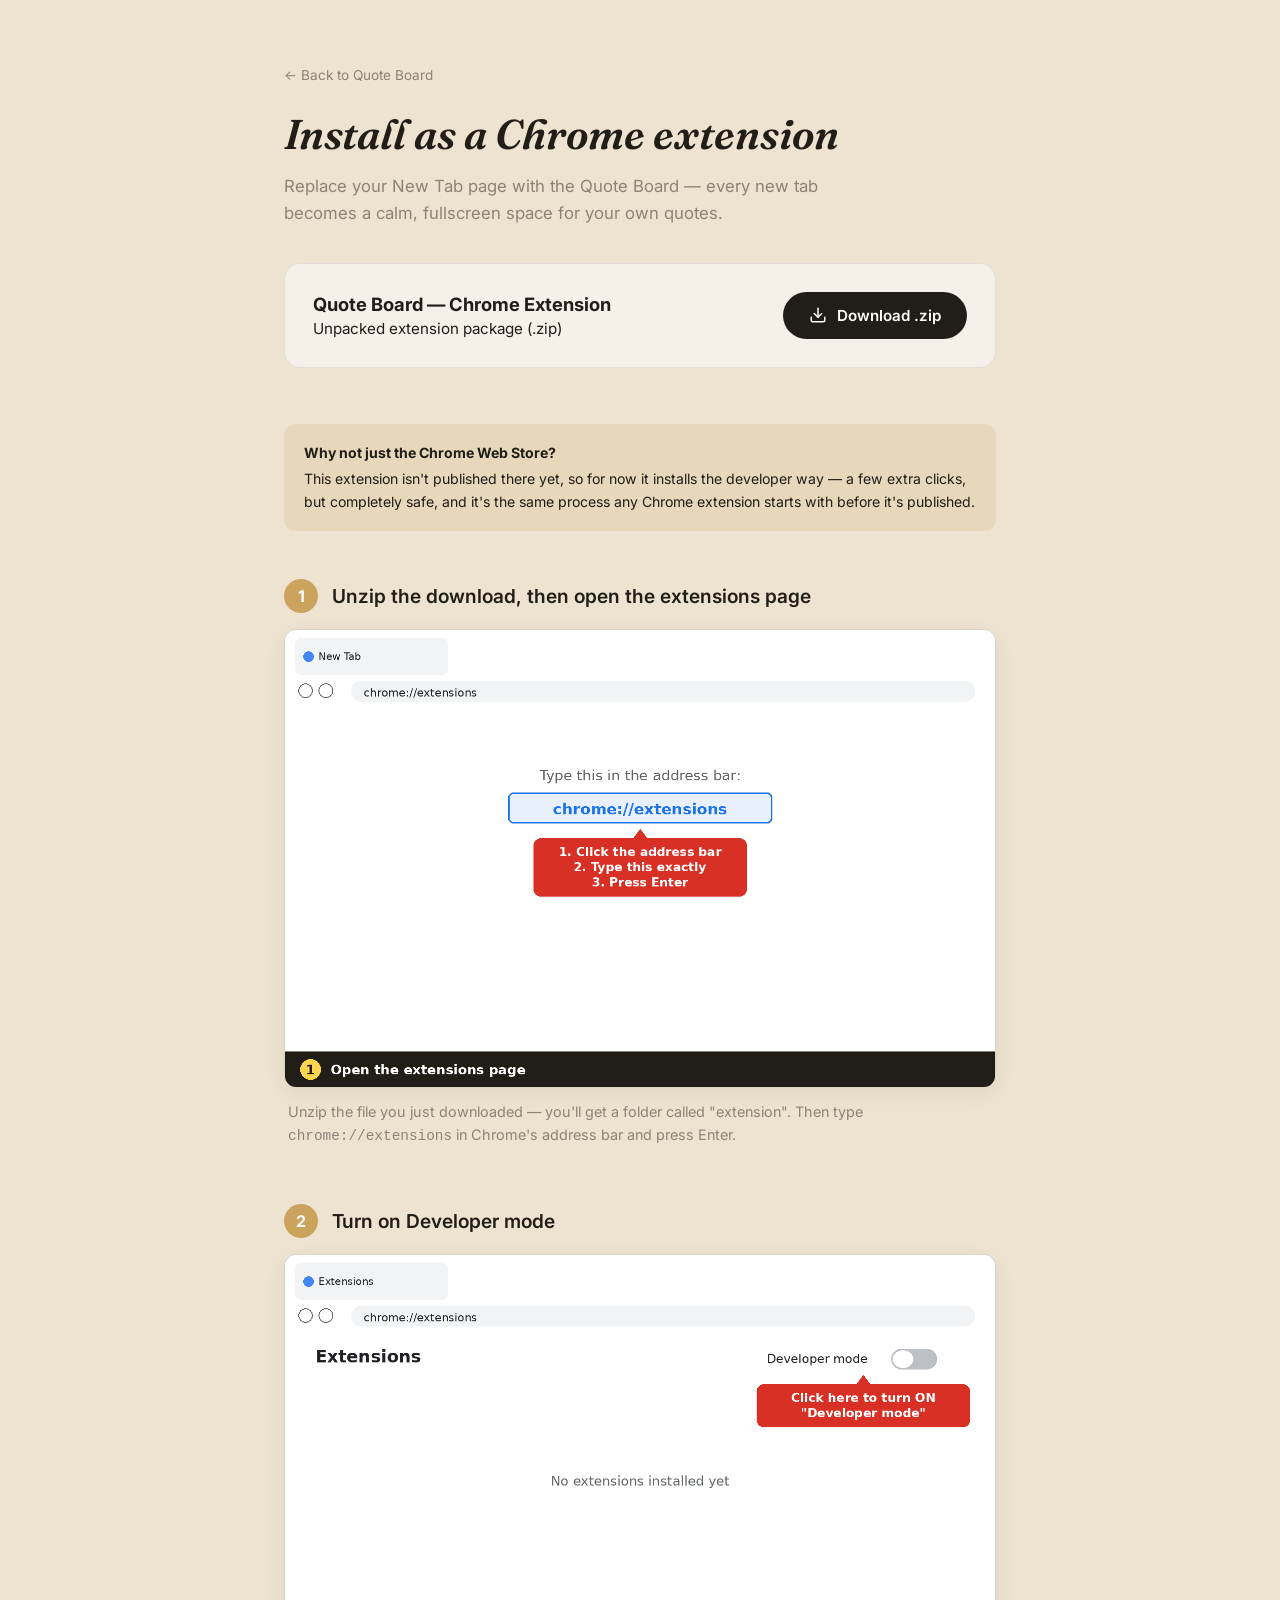
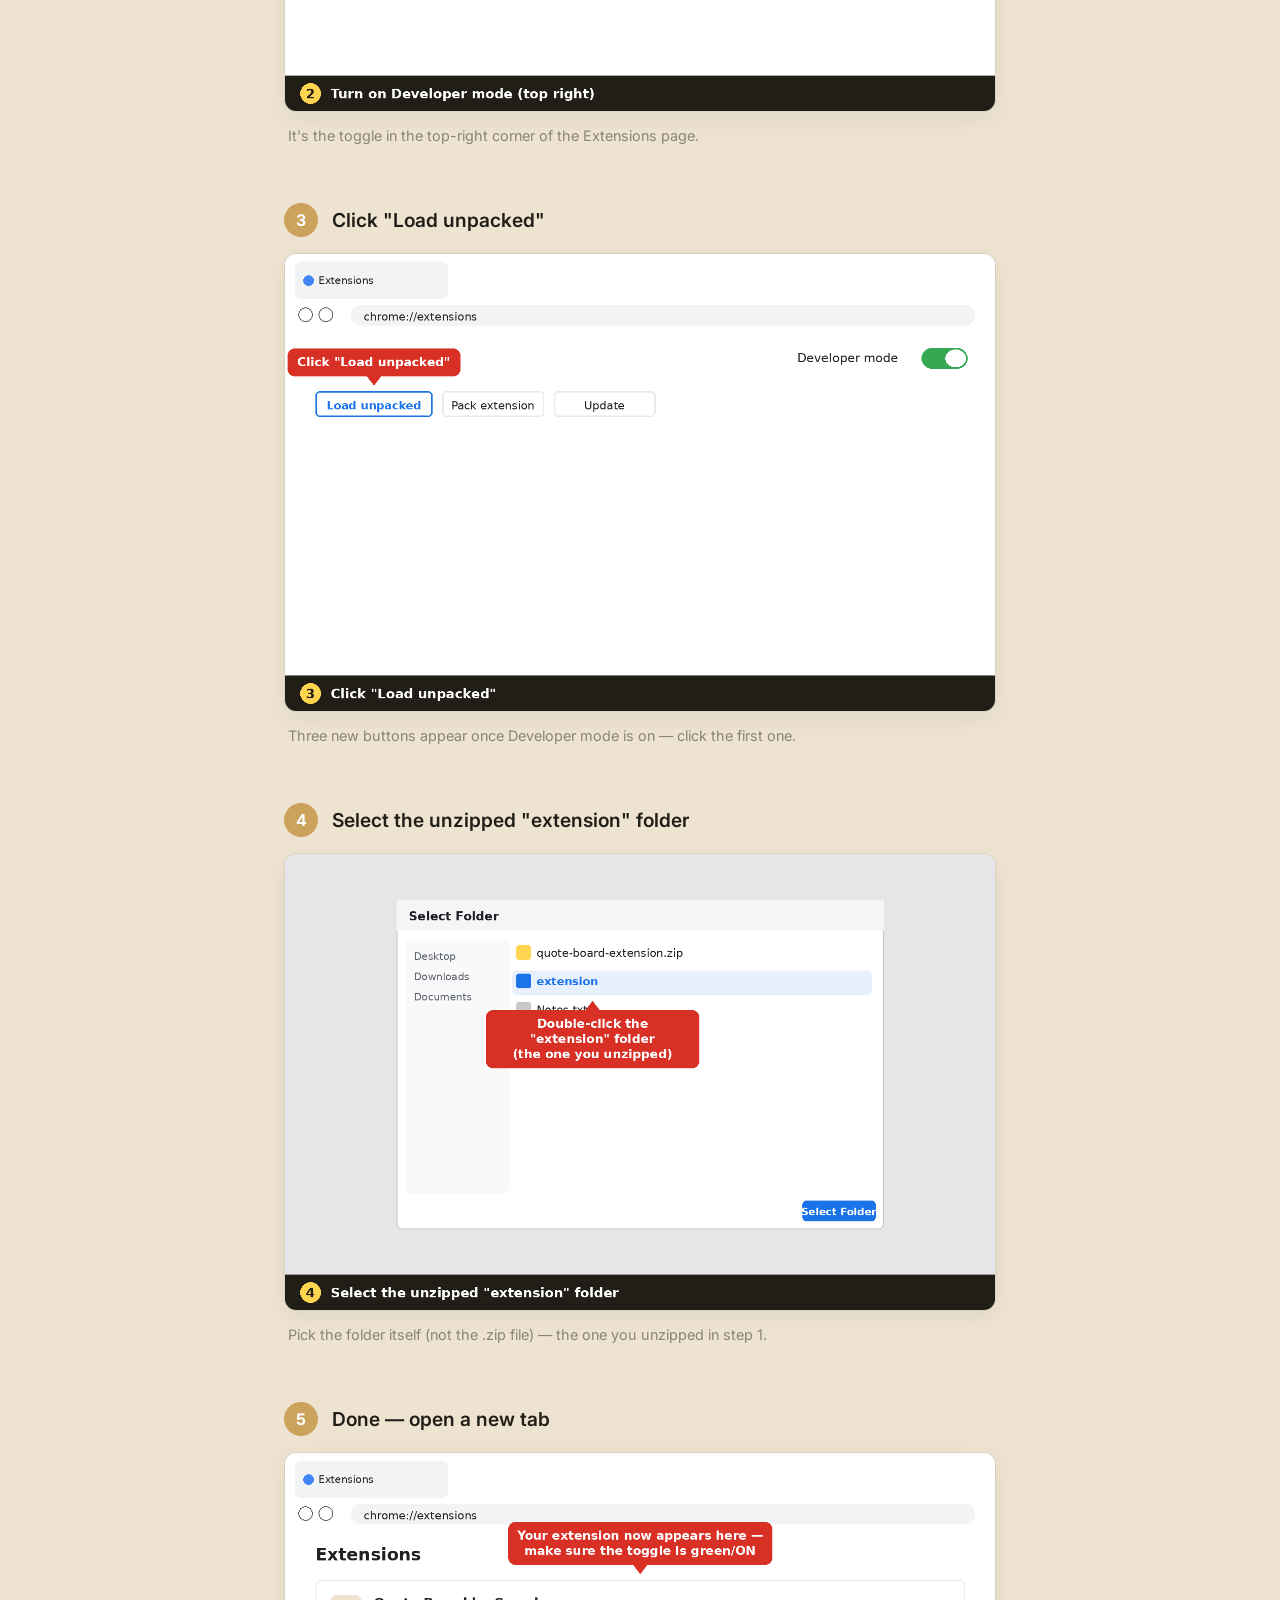
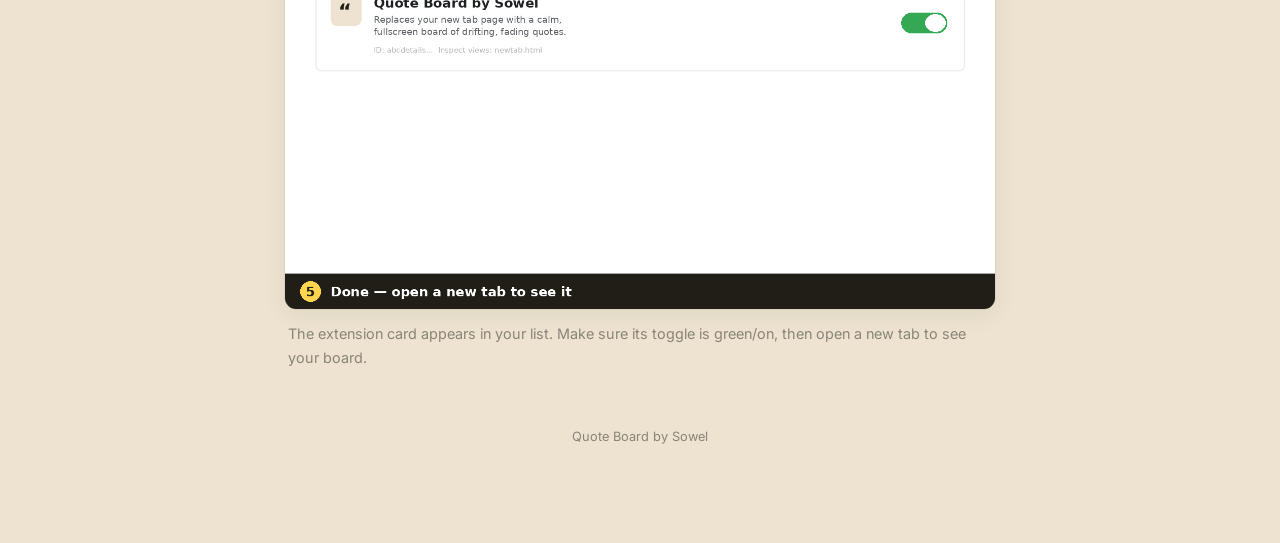
==== downloads/install-extension.html @ a0b288d2 "Add files via upload" ====
<!DOCTYPE html>
<html lang="en">
<head>
<meta charset="UTF-8">
<meta name="viewport" content="width=device-width, initial-scale=1.0">
<title>Install the Chrome Extension — Quote Board by Sowel</title>
<meta name="description" content="Install Quote Board as a Chrome New Tab extension — step-by-step guide with screenshots.">
<meta name="theme-color" content="#EDE3D0">
<link rel="icon" type="image/png" sizes="192x192" href="../icons/icon-192.png">
<link rel="preconnect" href="https://fonts.googleapis.com">
<link href="https://fonts.googleapis.com/css2?family=Fraunces:ital,opsz,wght@0,9..144,400;0,9..144,600;1,9..144,400&family=Inter:wght@400;500;600&display=swap" rel="stylesheet">
<style>
  :root{
    --cream: #EDE3D0;
    --text-dark: #211D17;
    --text-muted: #8A8478;
    --accent: #CBA35C;
    --accent-dim: rgba(203,163,92,0.18);
  }
  *{ box-sizing: border-box; }
  html,body{ margin:0; padding:0; background: var(--cream); font-family: 'Inter', sans-serif; color: var(--text-dark); }
  .wrap{ max-width: 760px; margin: 0 auto; padding: 64px 24px 100px; }
  a{ color: var(--text-dark); }
  .back{
    display:inline-block; margin-bottom: 28px; font-size: 0.85rem; color: var(--text-muted);
    text-decoration:none;
  }
  .back:hover{ color: var(--accent); }
  h1{
    font-family: 'Fraunces', serif; font-style: italic; font-weight: 600;
    font-size: 2.6rem; line-height:1.15; margin: 0 0 14px 0;
  }
  .subtitle{ font-size: 1.05rem; color: var(--text-muted); margin: 0 0 36px 0; line-height:1.6; max-width: 560px; }

  .download-card{
    background: rgba(255,255,255,0.5);
    border: 1px solid rgba(0,0,0,0.08);
    border-radius: 16px;
    padding: 28px;
    display:flex; align-items:center; justify-content:space-between; gap: 20px;
    margin-bottom: 56px;
    flex-wrap: wrap;
  }
  .download-card .label{ font-size: 0.95rem; }
  .download-card .label strong{ display:block; font-size: 1.15rem; margin-bottom: 4px; }
  .download-btn{
    display:inline-flex; align-items:center; gap: 10px;
    background: var(--text-dark); color: #fff;
    padding: 14px 26px; border-radius: 999px;
    text-decoration:none; font-weight: 600; font-size: 0.95rem;
    transition: transform 0.15s ease, background 0.15s ease;
    white-space: nowrap;
  }
  .download-btn:hover{ background: var(--accent); transform: translateY(-1px); }
  .download-btn svg{ width:18px; height:18px; stroke:#fff; flex-shrink:0; }

  .step{ margin-bottom: 56px; }
  .step-head{ display:flex; align-items:center; gap: 14px; margin-bottom: 16px; }
  .step-num{
    width: 34px; height: 34px; border-radius: 50%;
    background: var(--accent); color: #fff;
    display:flex; align-items:center; justify-content:center;
    font-weight: 700; font-size: 1rem; flex-shrink:0;
  }
  .step-title{ font-size: 1.2rem; font-weight: 600; }
  .step img{
    width: 100%; height:auto; display:block;
    border-radius: 12px; border: 1px solid rgba(0,0,0,0.08);
    box-shadow: 0 6px 24px rgba(0,0,0,0.06);
  }
  .step p.note{ font-size: 0.9rem; color: var(--text-muted); margin: 12px 4px 0; line-height:1.6; }

  .note-box{
    background: var(--accent-dim);
    border-radius: 12px;
    padding: 18px 20px;
    font-size: 0.88rem;
    color: var(--text-dark);
    line-height: 1.6;
    margin-bottom: 48px;
  }
  .note-box strong{ display:block; margin-bottom: 4px; }

  footer{ text-align:center; font-size: 0.8rem; color: var(--text-muted); margin-top: 60px; }
</style>
</head>
<body>
<div class="wrap">
  <a class="back" href="../index.html">&larr; Back to Quote Board</a>

  <h1>Install as a Chrome extension</h1>
  <p class="subtitle">Replace your New Tab page with the Quote Board — every new tab becomes a calm, fullscreen space for your own quotes.</p>

  <div class="download-card">
    <div class="label">
      <strong>Quote Board — Chrome Extension</strong>
      Unpacked extension package (.zip)
    </div>
    <a class="download-btn" href="quote-board-extension.zip" download>
      <svg viewBox="0 0 24 24" fill="none" stroke-width="2" stroke-linecap="round" stroke-linejoin="round"><path d="M21 15v4a2 2 0 0 1-2 2H5a2 2 0 0 1-2-2v-4"/><polyline points="7 10 12 15 17 10"/><line x1="12" y1="15" x2="12" y2="3"/></svg>
      Download .zip
    </a>
  </div>

  <div class="note-box">
    <strong>Why not just the Chrome Web Store?</strong>
    This extension isn't published there yet, so for now it installs the
    developer way — a few extra clicks, but completely safe, and it's the
    same process any Chrome extension starts with before it's published.
  </div>

  <div class="step">
    <div class="step-head"><div class="step-num">1</div><div class="step-title">Unzip the download, then open the extensions page</div></div>
    <img src="guide/step1.png" alt="Type chrome://extensions in the address bar">
    <p class="note">Unzip the file you just downloaded — you'll get a folder called "extension". Then type <code>chrome://extensions</code> in Chrome's address bar and press Enter.</p>
  </div>

  <div class="step">
    <div class="step-head"><div class="step-num">2</div><div class="step-title">Turn on Developer mode</div></div>
    <img src="guide/step2.png" alt="Turn on Developer mode toggle top right">
    <p class="note">It's the toggle in the top-right corner of the Extensions page.</p>
  </div>

  <div class="step">
    <div class="step-head"><div class="step-num">3</div><div class="step-title">Click "Load unpacked"</div></div>
    <img src="guide/step3.png" alt="Click Load unpacked button">
    <p class="note">Three new buttons appear once Developer mode is on — click the first one.</p>
  </div>

  <div class="step">
    <div class="step-head"><div class="step-num">4</div><div class="step-title">Select the unzipped "extension" folder</div></div>
    <img src="guide/step4.png" alt="Select the extension folder in the file picker">
    <p class="note">Pick the folder itself (not the .zip file) — the one you unzipped in step 1.</p>
  </div>

  <div class="step">
    <div class="step-head"><div class="step-num">5</div><div class="step-title">Done — open a new tab</div></div>
    <img src="guide/step5.png" alt="Quote Board extension card appears in the list">
    <p class="note">The extension card appears in your list. Make sure its toggle is green/on, then open a new tab to see your board.</p>
  </div>

  <footer>Quote Board by Sowel</footer>
</div>
</body>
</html>
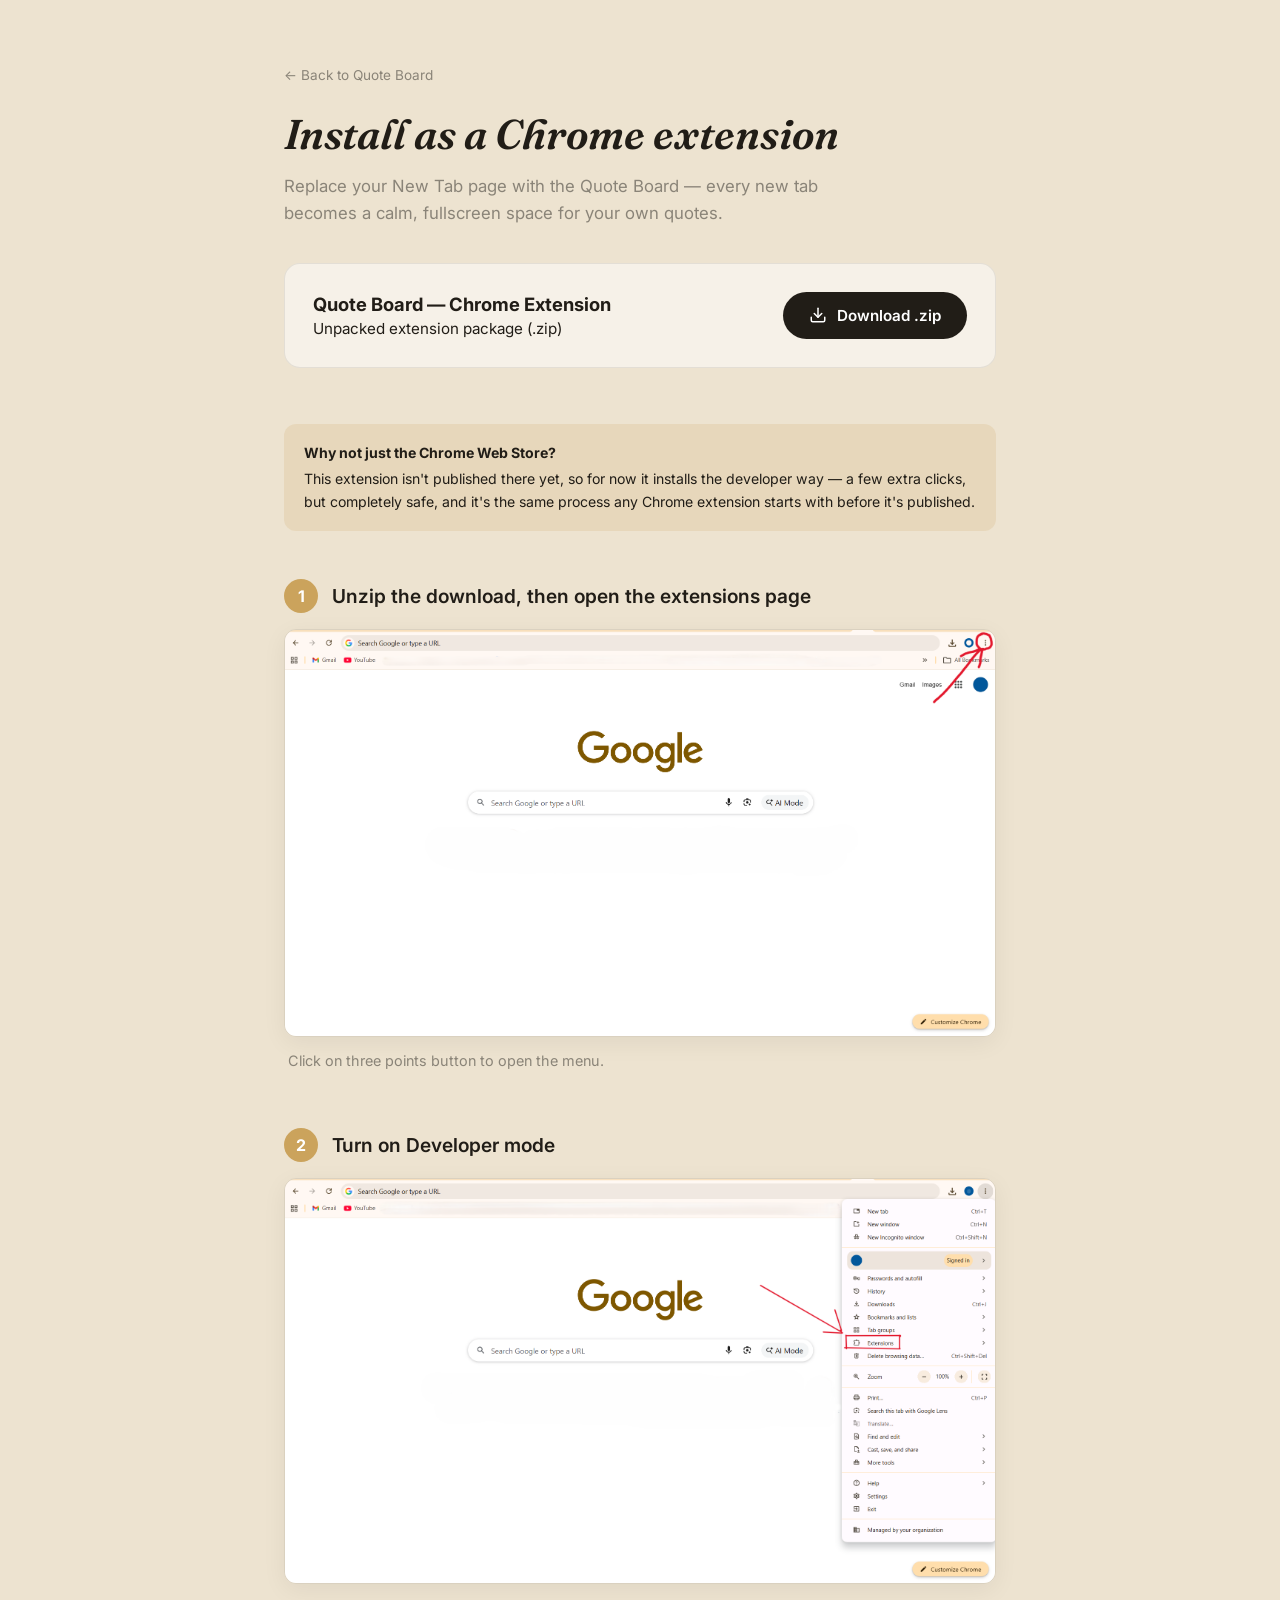
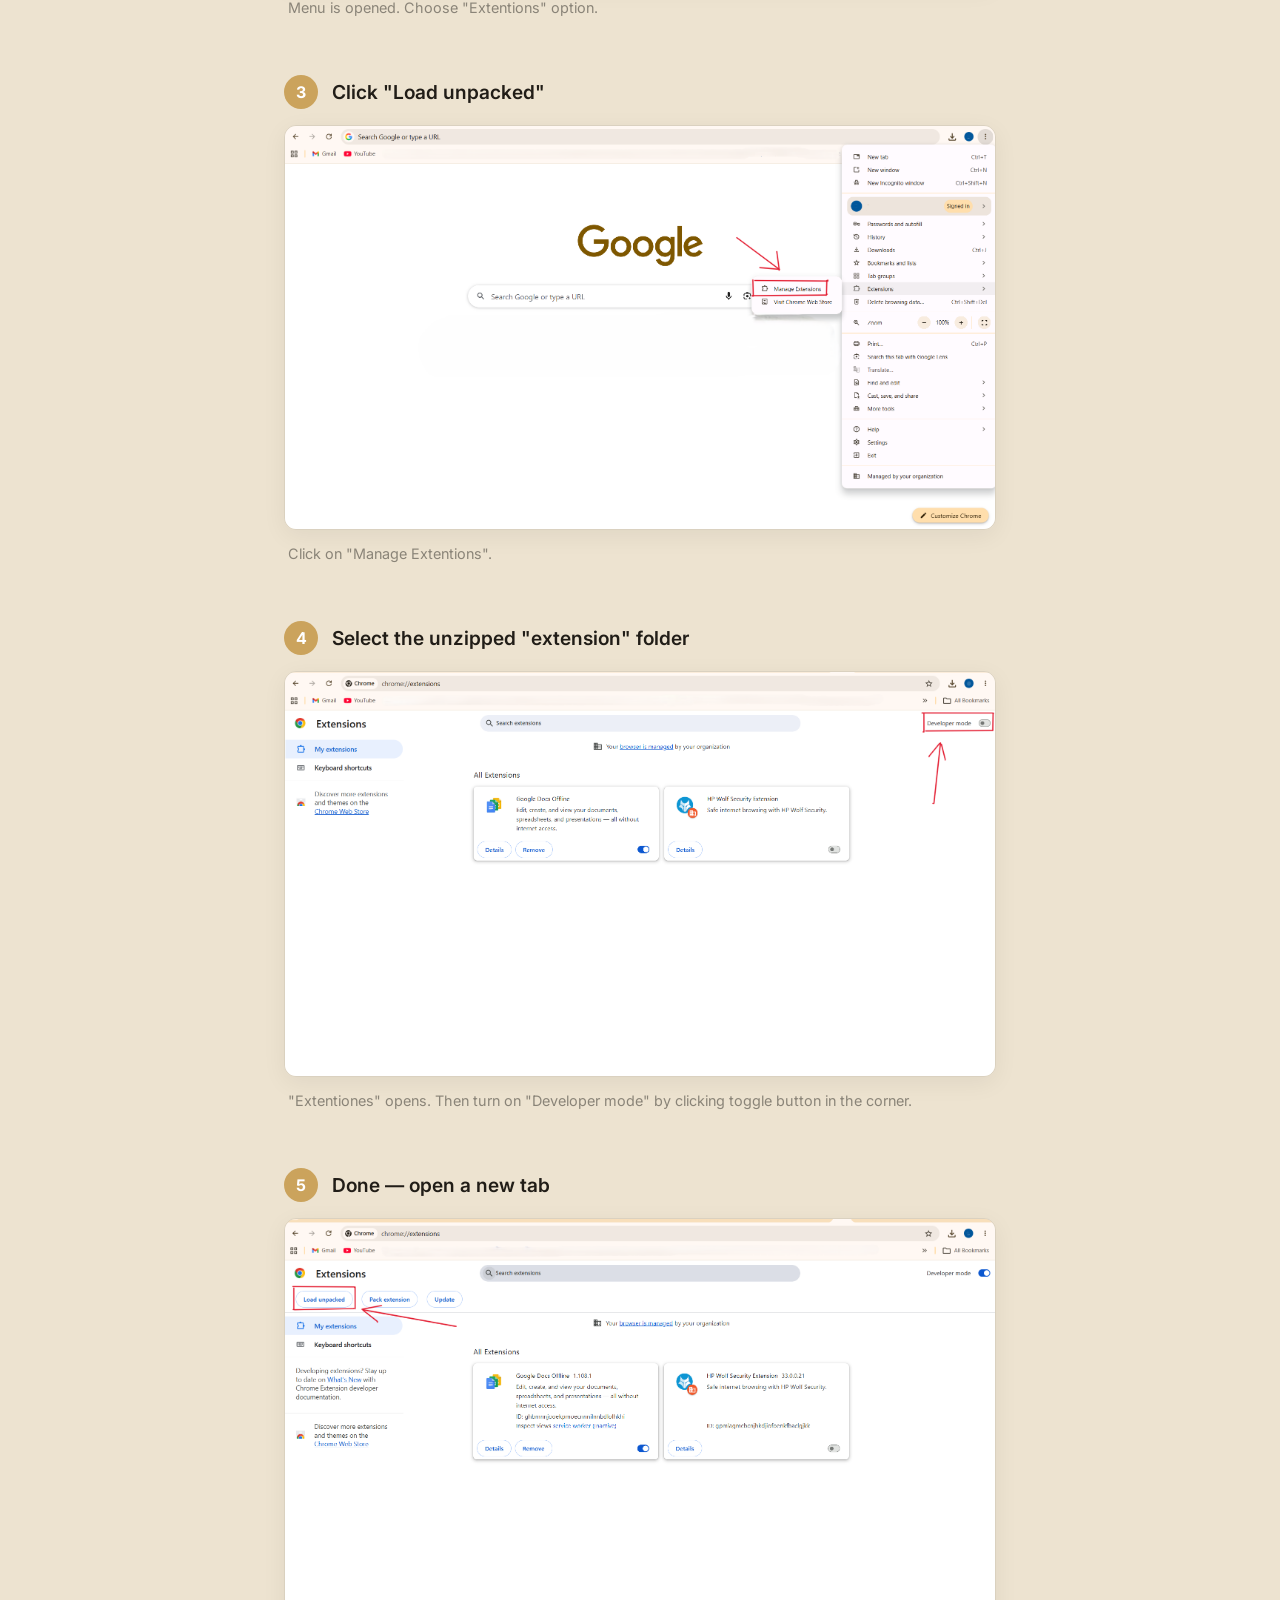
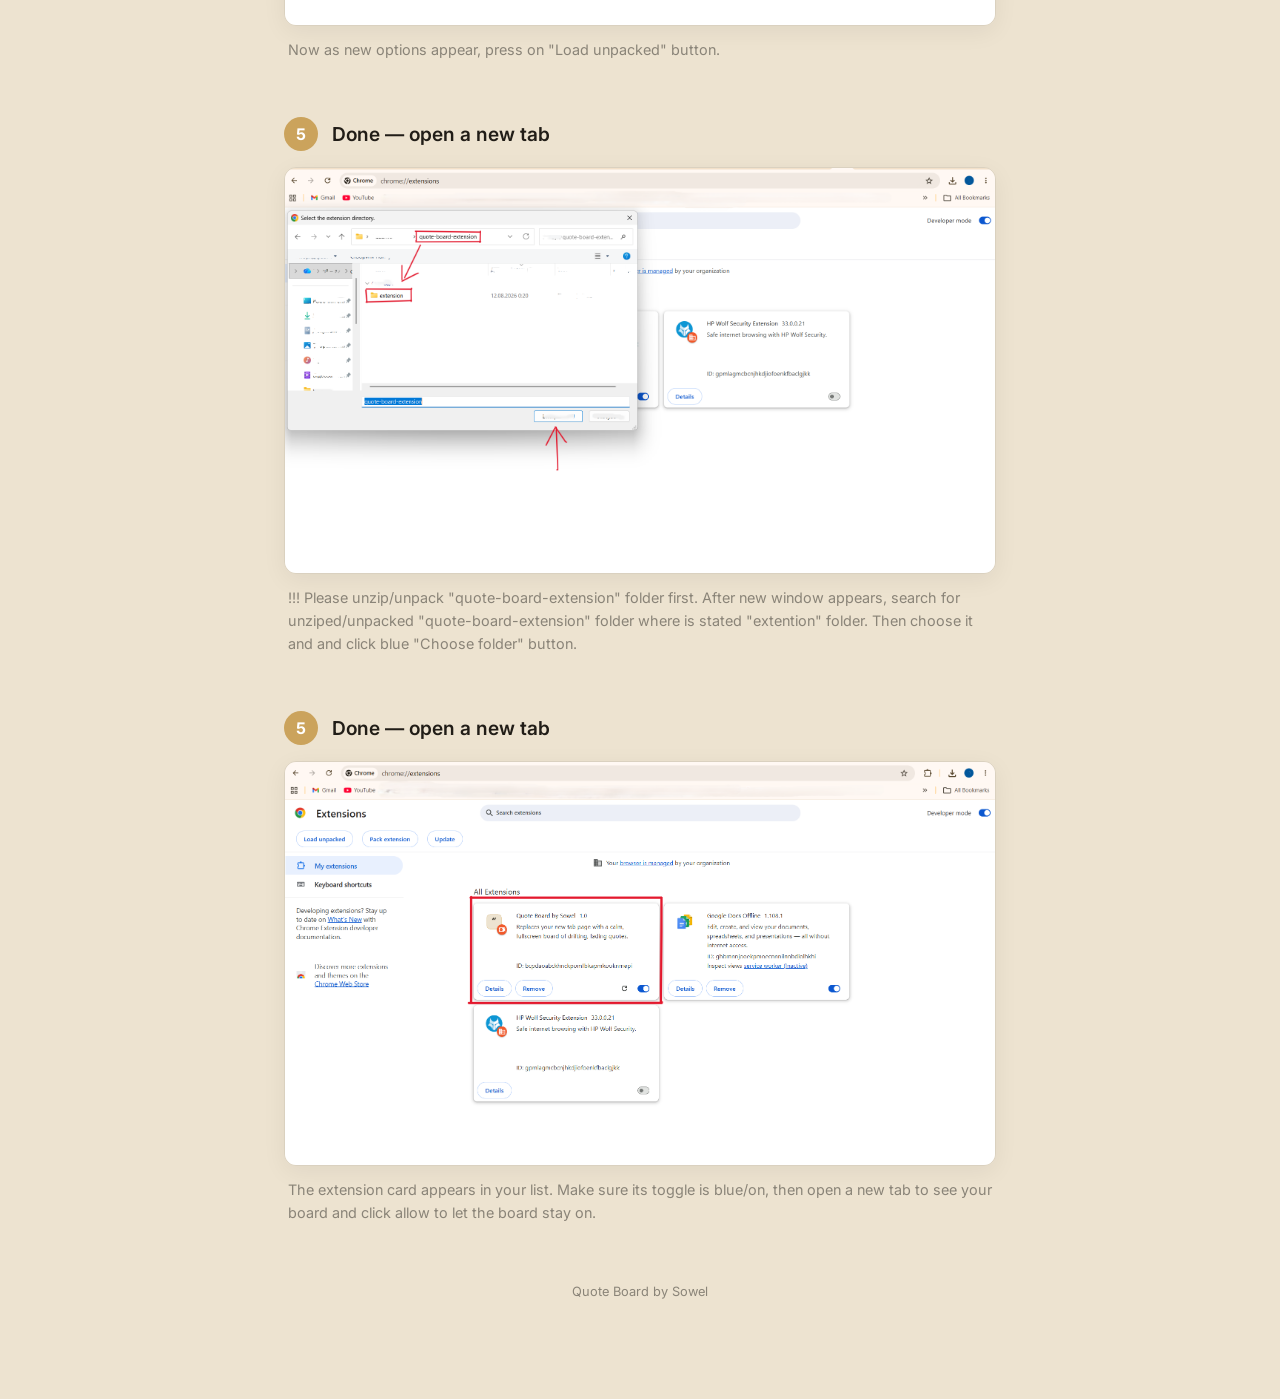
==== commit 73dd0385: "Update install-extension.html" ====
--- a/downloads/install-extension.html
+++ b/downloads/install-extension.html
@@ -111,32 +111,45 @@
 
   <div class="step">
     <div class="step-head"><div class="step-num">1</div><div class="step-title">Unzip the download, then open the extensions page</div></div>
-    <img src="guide/step1.png" alt="Type chrome://extensions in the address bar">
-    <p class="note">Unzip the file you just downloaded — you'll get a folder called "extension". Then type <code>chrome://extensions</code> in Chrome's address bar and press Enter.</p>
+    <img src="guide/Download_extention_1.1.png" alt="Type chrome://extensions in the address bar">
+    <p class="note">Click on three points button to open the menu.</p>
   </div>
 
   <div class="step">
     <div class="step-head"><div class="step-num">2</div><div class="step-title">Turn on Developer mode</div></div>
-    <img src="guide/step2.png" alt="Turn on Developer mode toggle top right">
-    <p class="note">It's the toggle in the top-right corner of the Extensions page.</p>
+    <img src="guide/Download_extention_1.2.png" alt="Turn on Developer mode toggle top right">
+    <p class="note">Menu is opened. Choose "Extentions" option.</p>
   </div>
 
   <div class="step">
     <div class="step-head"><div class="step-num">3</div><div class="step-title">Click "Load unpacked"</div></div>
-    <img src="guide/step3.png" alt="Click Load unpacked button">
-    <p class="note">Three new buttons appear once Developer mode is on — click the first one.</p>
+    <img src="guide/Download_extention_1.3.png" alt="Click Load unpacked button">
+    <p class="note">Click on "Manage Extentions".</p>
   </div>
 
   <div class="step">
     <div class="step-head"><div class="step-num">4</div><div class="step-title">Select the unzipped "extension" folder</div></div>
-    <img src="guide/step4.png" alt="Select the extension folder in the file picker">
-    <p class="note">Pick the folder itself (not the .zip file) — the one you unzipped in step 1.</p>
+    <img src="guide/Download_extention_1.4.png" alt="Select the extension folder in the file picker">
+    <p class="note">"Extentiones" opens. Then turn on "Developer mode" by clicking toggle button in the corner.</p>
   </div>
 
   <div class="step">
     <div class="step-head"><div class="step-num">5</div><div class="step-title">Done — open a new tab</div></div>
-    <img src="guide/step5.png" alt="Quote Board extension card appears in the list">
-    <p class="note">The extension card appears in your list. Make sure its toggle is green/on, then open a new tab to see your board.</p>
+    <img src="guide/Download_extention_1.5.png" alt="Quote Board extension card appears in the list">
+    <p class="note">Now as new options appear, press on "Load unpacked" button.</p>
+  </div>
+
+    <div class="step">
+    <div class="step-head"><div class="step-num">5</div><div class="step-title">Done — open a new tab</div></div>
+    <img src="guide/Download_extention_1.6.png" alt="Quote Board extension card appears in the list">
+    <p class="note">!!! Please unzip/unpack "quote-board-extension" folder first. 
+      After new window appears, search for unziped/unpacked "quote-board-extension" folder where is stated "extention" folder. Then choose it and and click blue "Choose folder" button.</p>
+  </div>
+
+    <div class="step">
+    <div class="step-head"><div class="step-num">5</div><div class="step-title">Done — open a new tab</div></div>
+    <img src="guide/Download_extention_1.7.png" alt="Quote Board extension card appears in the list">
+    <p class="note">The extension card appears in your list. Make sure its toggle is blue/on, then open a new tab to see your board and click allow to let the board stay on.</p>
   </div>
 
   <footer>Quote Board by Sowel</footer>
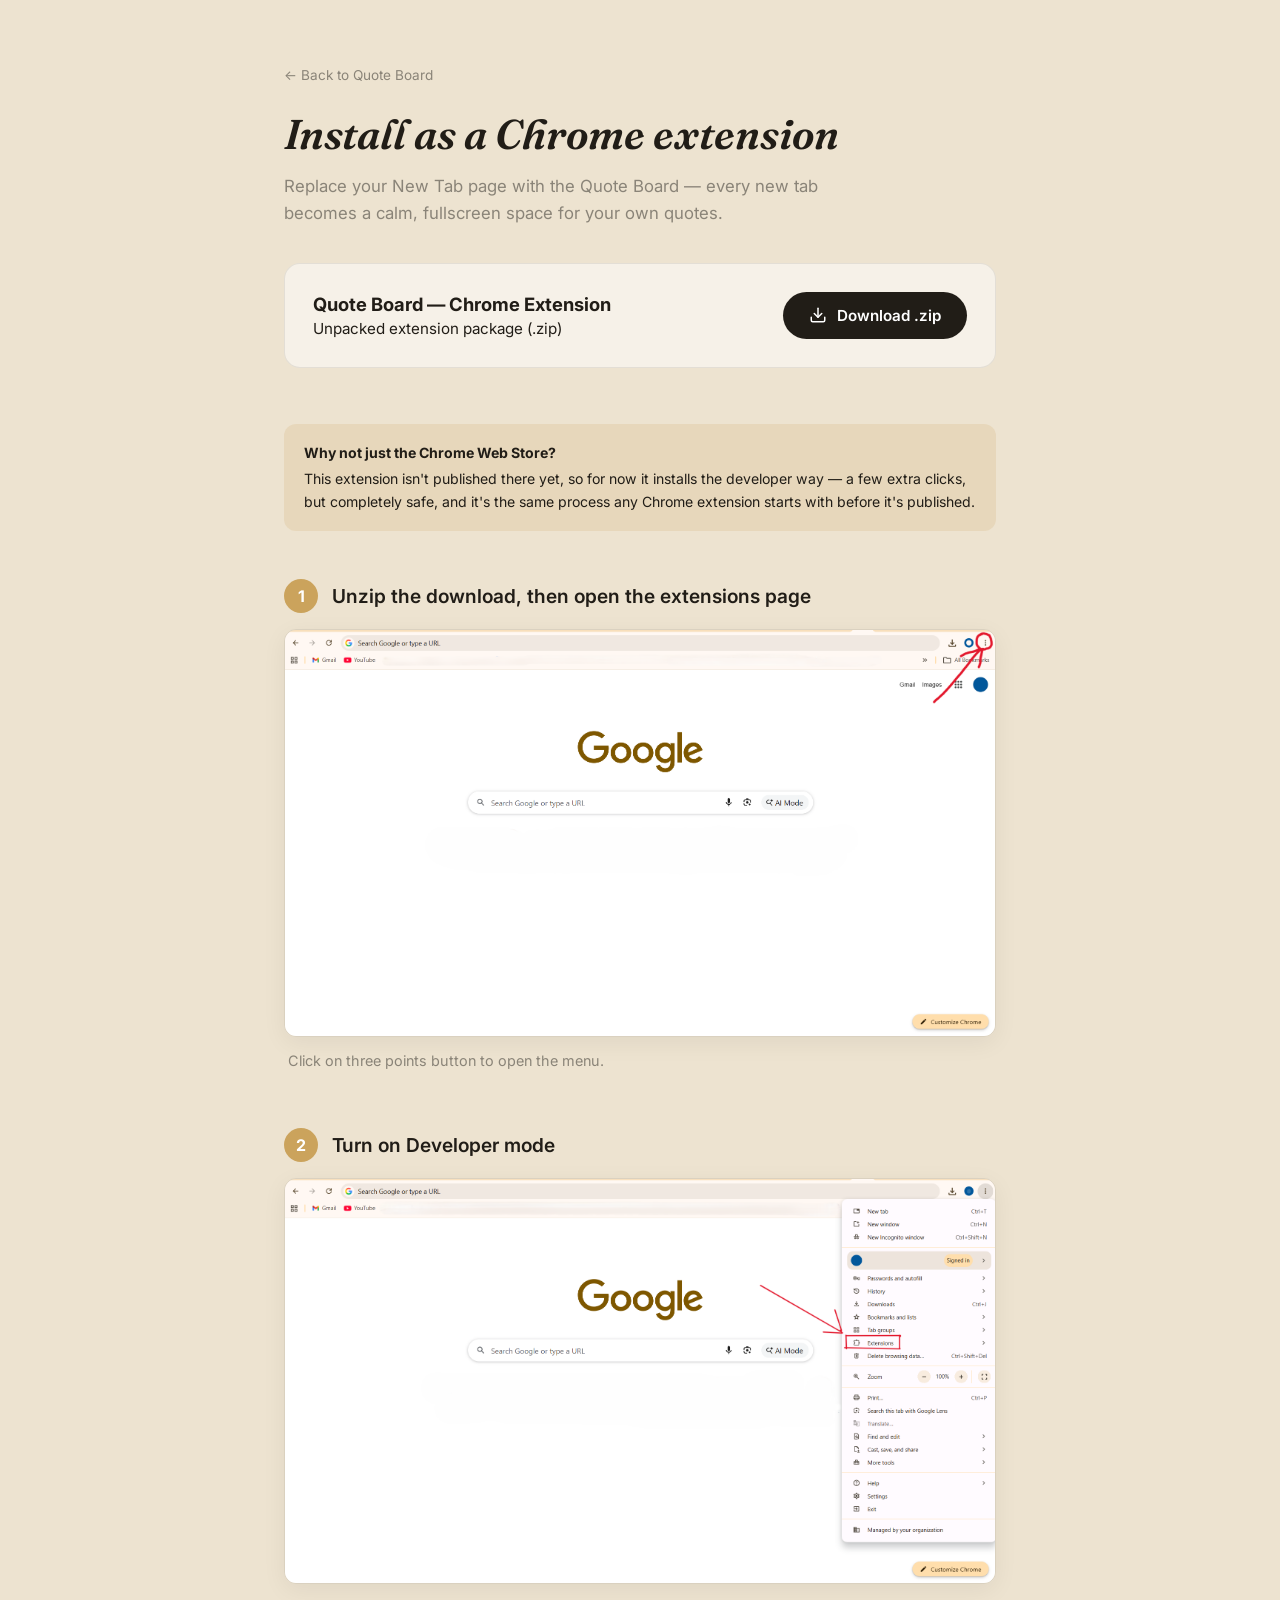
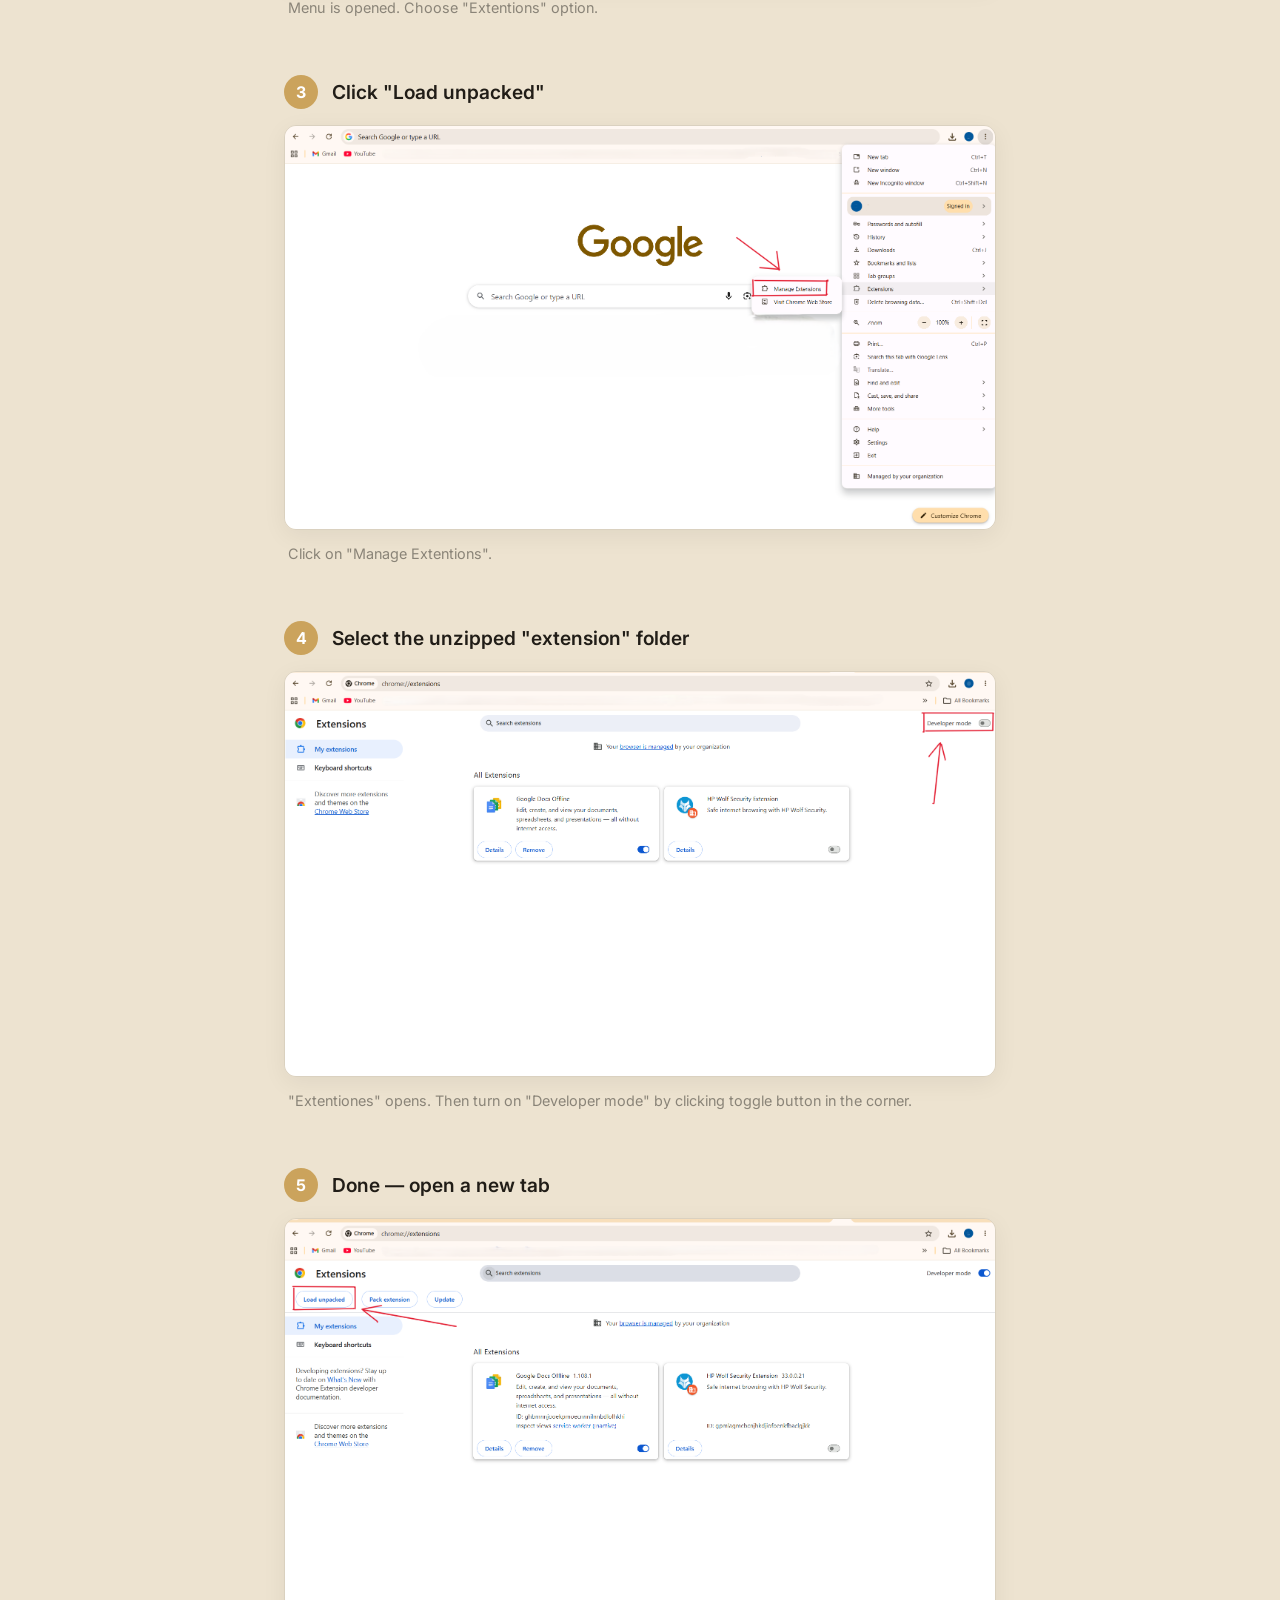
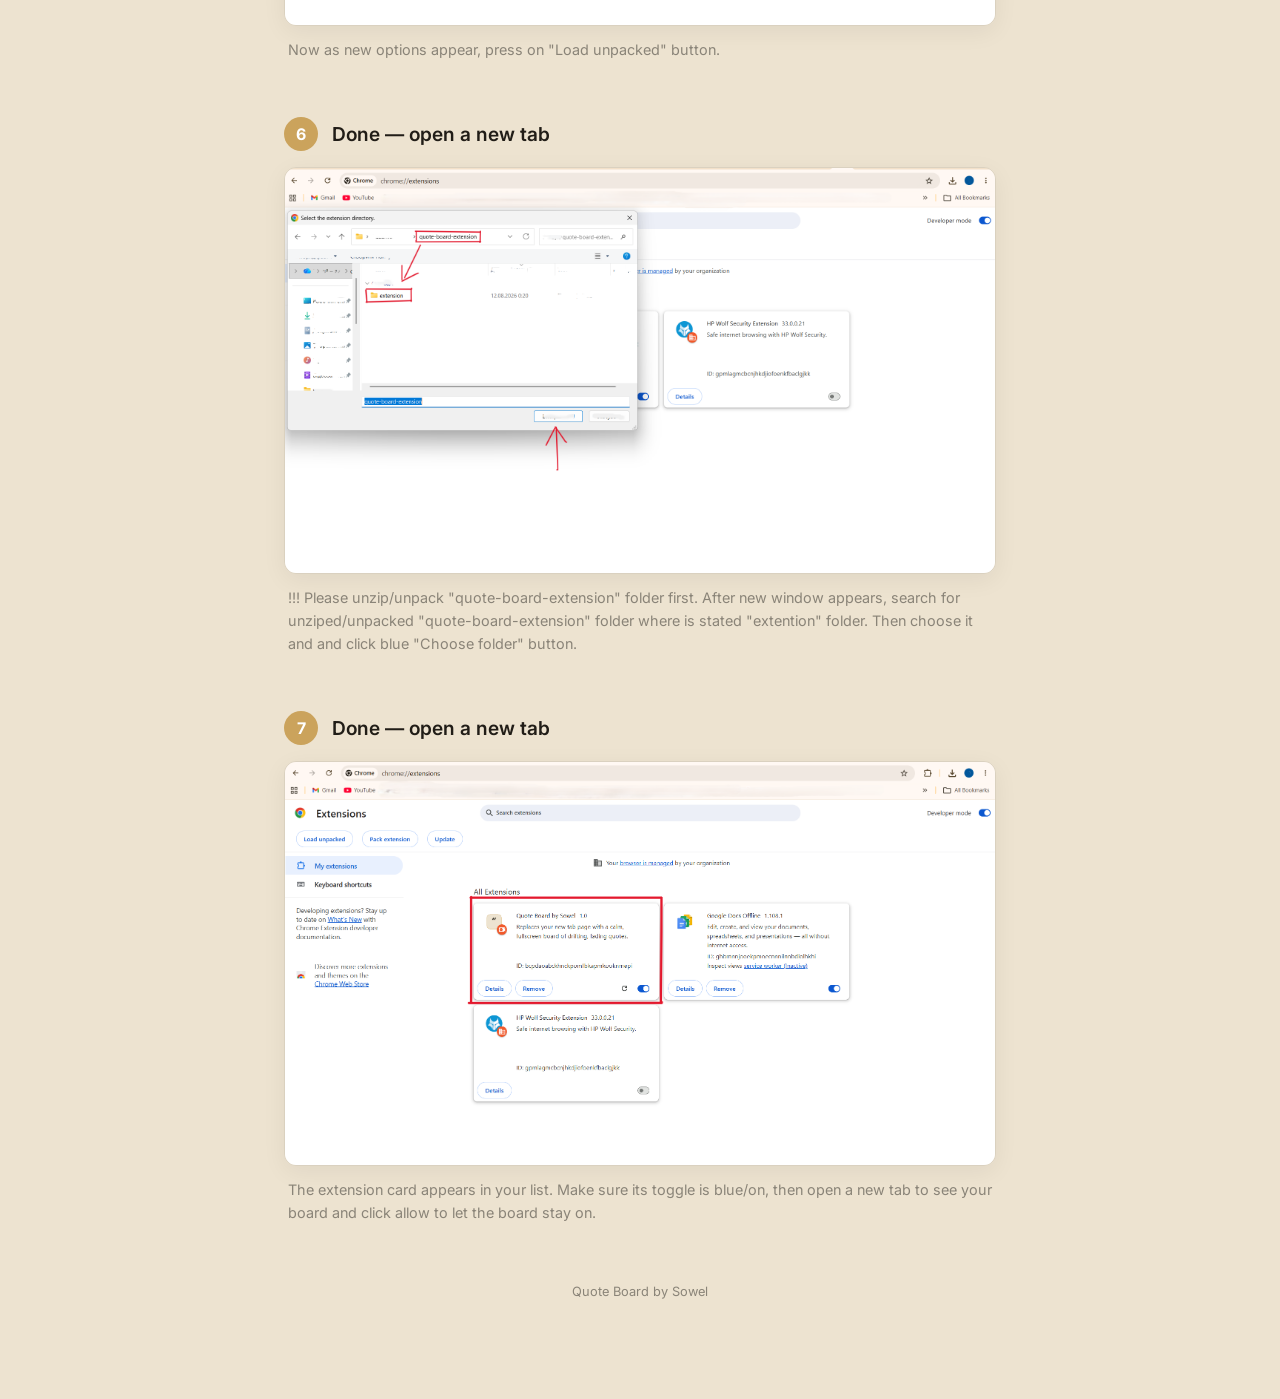
==== commit 11e31407: "Update install-extension.html" ====
--- a/downloads/install-extension.html
+++ b/downloads/install-extension.html
@@ -140,14 +140,14 @@
   </div>
 
     <div class="step">
-    <div class="step-head"><div class="step-num">5</div><div class="step-title">Done — open a new tab</div></div>
+    <div class="step-head"><div class="step-num">6</div><div class="step-title">Done — open a new tab</div></div>
     <img src="guide/Download_extention_1.6.png" alt="Quote Board extension card appears in the list">
     <p class="note">!!! Please unzip/unpack "quote-board-extension" folder first. 
       After new window appears, search for unziped/unpacked "quote-board-extension" folder where is stated "extention" folder. Then choose it and and click blue "Choose folder" button.</p>
   </div>
 
     <div class="step">
-    <div class="step-head"><div class="step-num">5</div><div class="step-title">Done — open a new tab</div></div>
+    <div class="step-head"><div class="step-num">7</div><div class="step-title">Done — open a new tab</div></div>
     <img src="guide/Download_extention_1.7.png" alt="Quote Board extension card appears in the list">
     <p class="note">The extension card appears in your list. Make sure its toggle is blue/on, then open a new tab to see your board and click allow to let the board stay on.</p>
   </div>
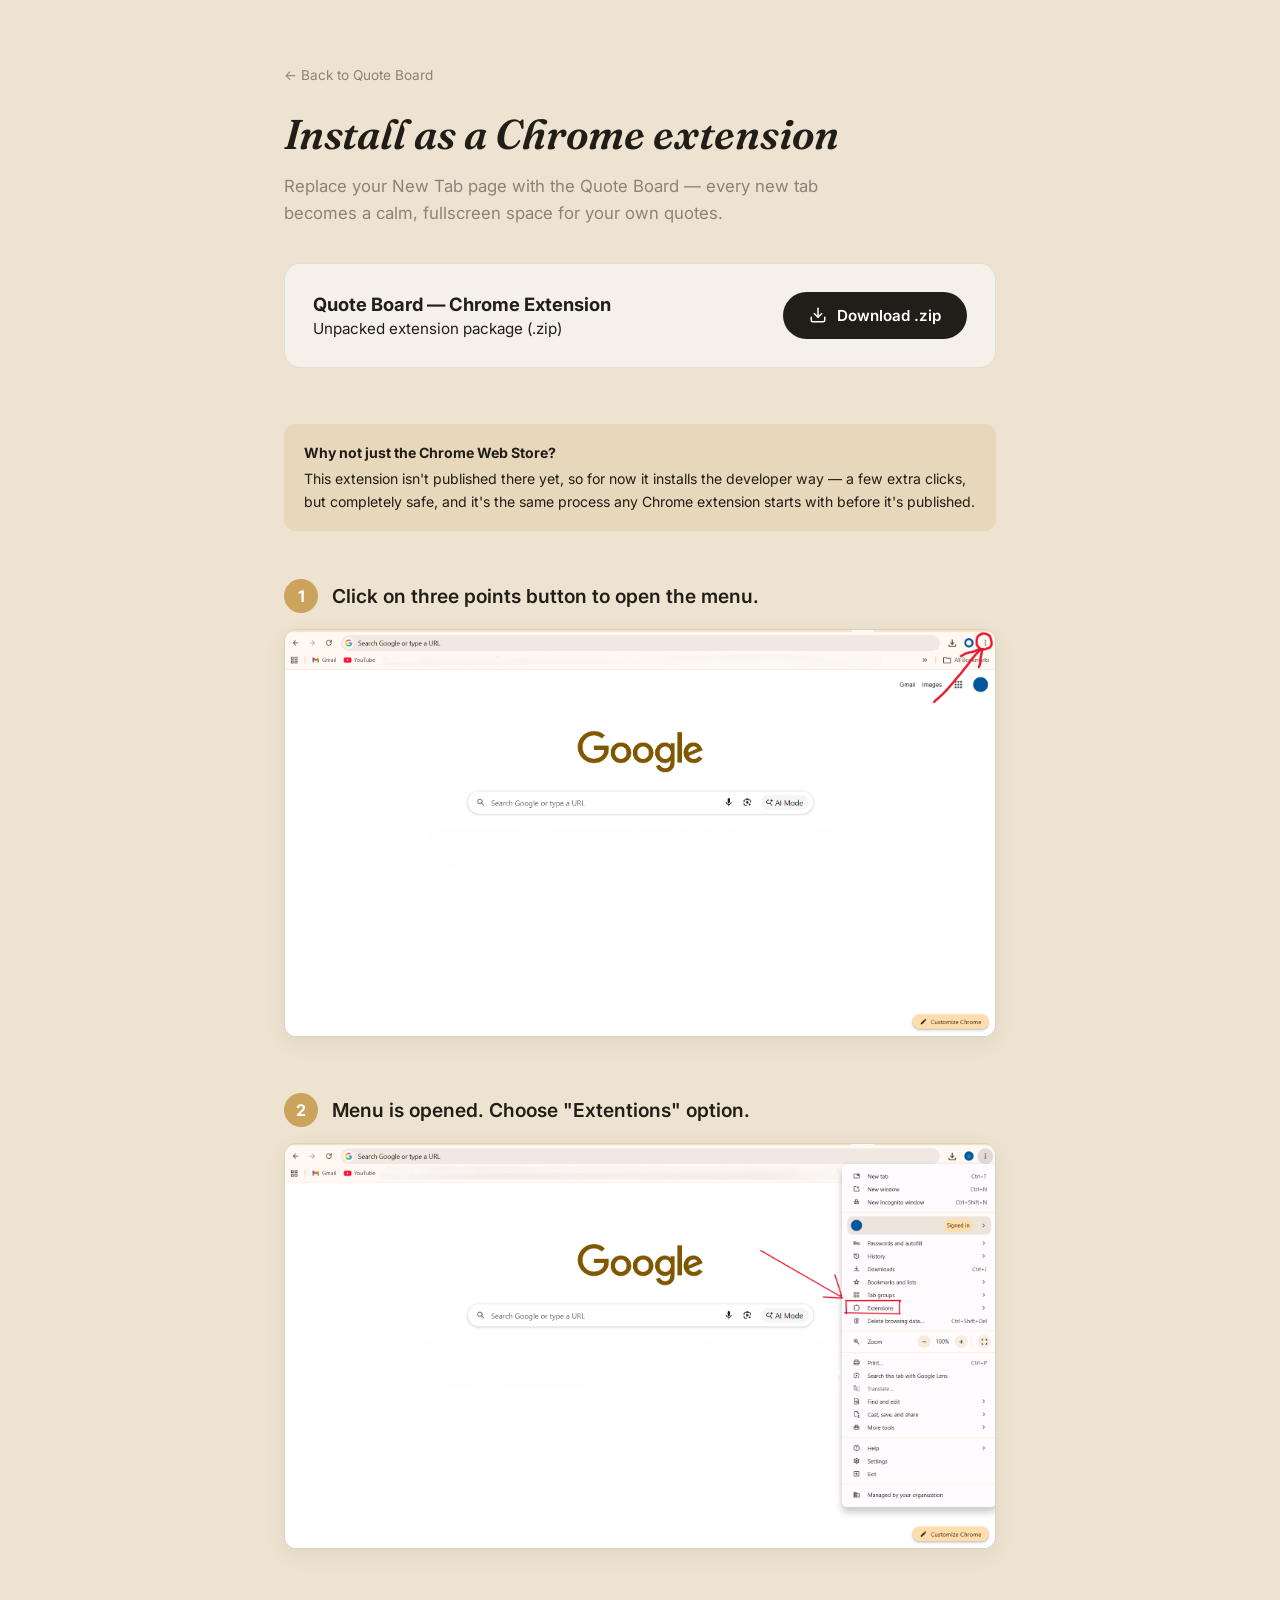
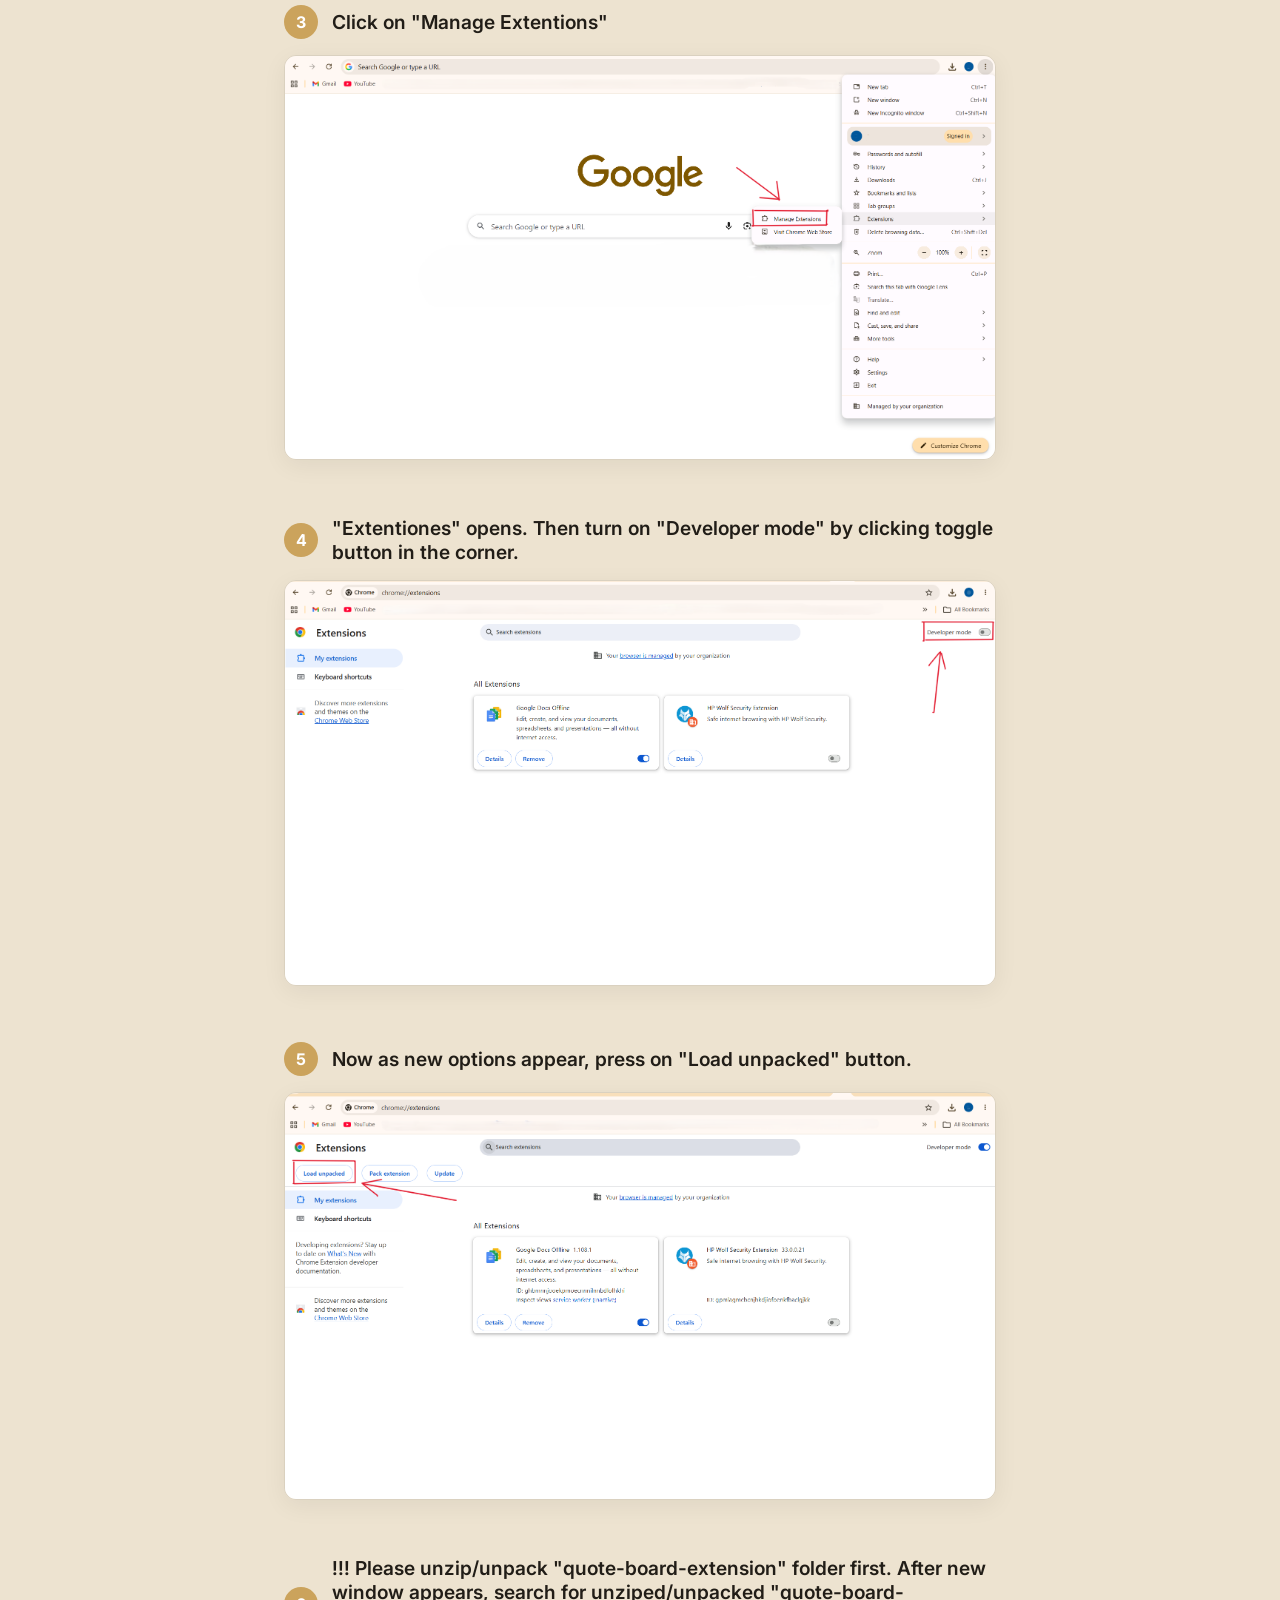
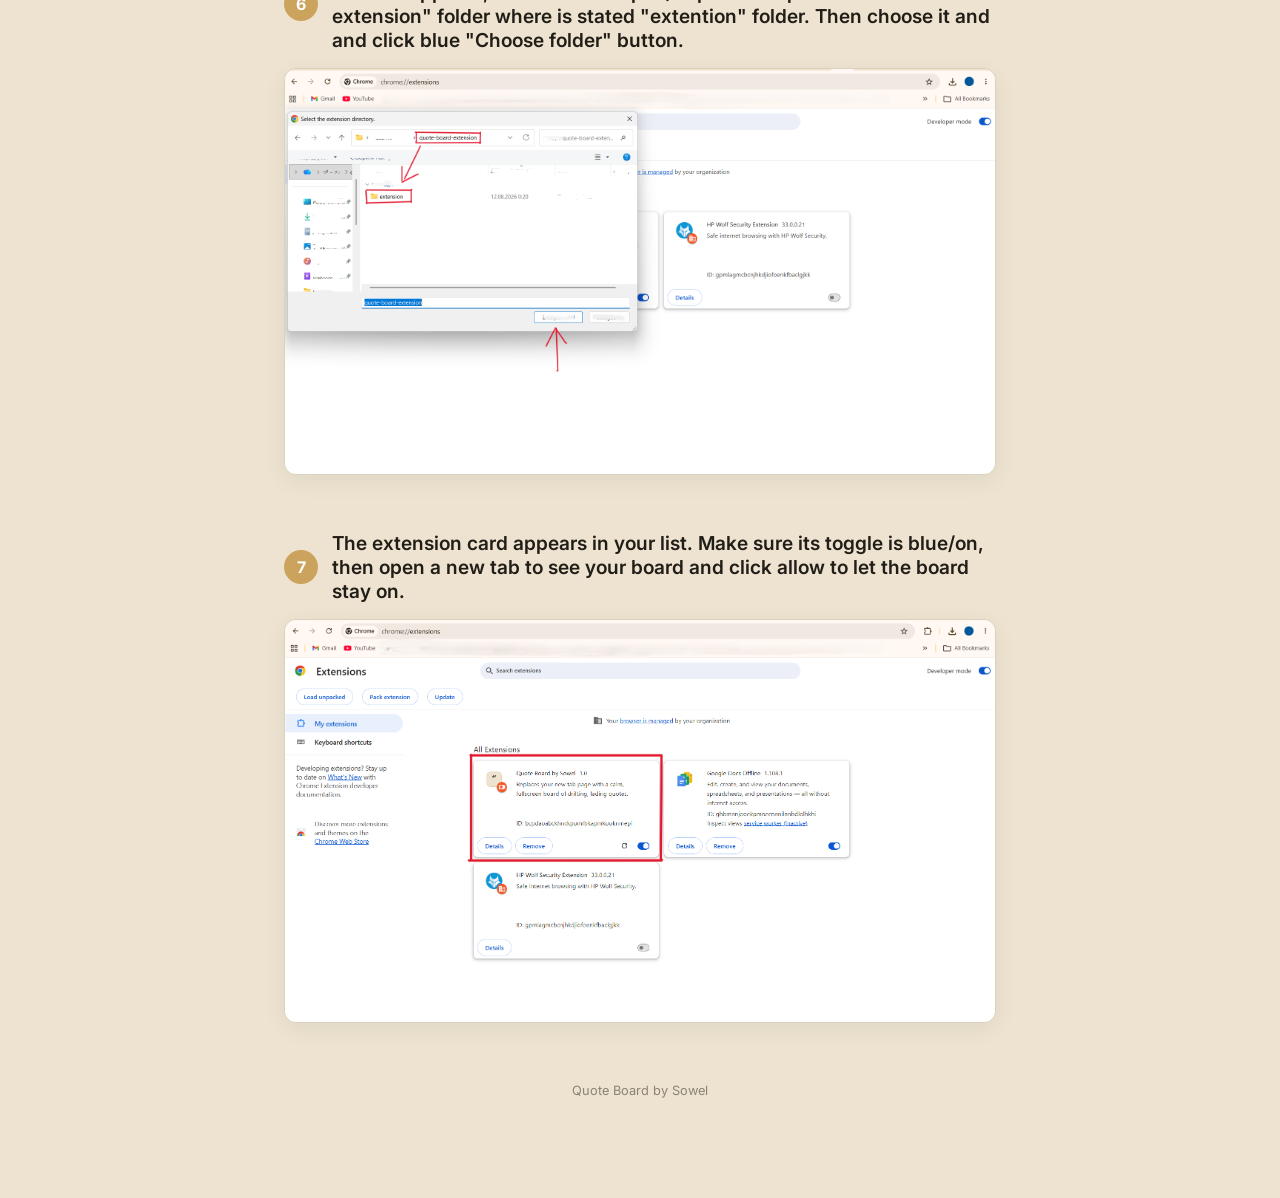
==== commit a7689d2d: "Update install-extension.html" ====
--- a/downloads/install-extension.html
+++ b/downloads/install-extension.html
@@ -110,46 +110,39 @@
   </div>
 
   <div class="step">
-    <div class="step-head"><div class="step-num">1</div><div class="step-title">Unzip the download, then open the extensions page</div></div>
+    <div class="step-head"><div class="step-num">1</div><div class="step-title">Click on three points button to open the menu.</div></div>
     <img src="guide/Download_extention_1.1.png" alt="Type chrome://extensions in the address bar">
-    <p class="note">Click on three points button to open the menu.</p>
   </div>
 
   <div class="step">
-    <div class="step-head"><div class="step-num">2</div><div class="step-title">Turn on Developer mode</div></div>
+    <div class="step-head"><div class="step-num">2</div><div class="step-title">Menu is opened. Choose "Extentions" option.</div></div>
     <img src="guide/Download_extention_1.2.png" alt="Turn on Developer mode toggle top right">
-    <p class="note">Menu is opened. Choose "Extentions" option.</p>
   </div>
 
   <div class="step">
-    <div class="step-head"><div class="step-num">3</div><div class="step-title">Click "Load unpacked"</div></div>
+    <div class="step-head"><div class="step-num">3</div><div class="step-title">Click on "Manage Extentions"</div></div>
     <img src="guide/Download_extention_1.3.png" alt="Click Load unpacked button">
-    <p class="note">Click on "Manage Extentions".</p>
   </div>
 
   <div class="step">
-    <div class="step-head"><div class="step-num">4</div><div class="step-title">Select the unzipped "extension" folder</div></div>
+    <div class="step-head"><div class="step-num">4</div><div class="step-title">"Extentiones" opens. Then turn on "Developer mode" by clicking toggle button in the corner.</div></div>
     <img src="guide/Download_extention_1.4.png" alt="Select the extension folder in the file picker">
-    <p class="note">"Extentiones" opens. Then turn on "Developer mode" by clicking toggle button in the corner.</p>
   </div>
 
   <div class="step">
-    <div class="step-head"><div class="step-num">5</div><div class="step-title">Done — open a new tab</div></div>
+    <div class="step-head"><div class="step-num">5</div><div class="step-title">Now as new options appear, press on "Load unpacked" button.</div></div>
     <img src="guide/Download_extention_1.5.png" alt="Quote Board extension card appears in the list">
-    <p class="note">Now as new options appear, press on "Load unpacked" button.</p>
   </div>
 
     <div class="step">
-    <div class="step-head"><div class="step-num">6</div><div class="step-title">Done — open a new tab</div></div>
+    <div class="step-head"><div class="step-num">6</div><div class="step-title">!!! Please unzip/unpack "quote-board-extension" folder first. 
+      After new window appears, search for unziped/unpacked "quote-board-extension" folder where is stated "extention" folder. Then choose it and and click blue "Choose folder" button.</div></div>
     <img src="guide/Download_extention_1.6.png" alt="Quote Board extension card appears in the list">
-    <p class="note">!!! Please unzip/unpack "quote-board-extension" folder first. 
-      After new window appears, search for unziped/unpacked "quote-board-extension" folder where is stated "extention" folder. Then choose it and and click blue "Choose folder" button.</p>
   </div>
 
     <div class="step">
-    <div class="step-head"><div class="step-num">7</div><div class="step-title">Done — open a new tab</div></div>
+    <div class="step-head"><div class="step-num">7</div><div class="step-title">The extension card appears in your list. Make sure its toggle is blue/on, then open a new tab to see your board and click allow to let the board stay on.</div></div>
     <img src="guide/Download_extention_1.7.png" alt="Quote Board extension card appears in the list">
-    <p class="note">The extension card appears in your list. Make sure its toggle is blue/on, then open a new tab to see your board and click allow to let the board stay on.</p>
   </div>
 
   <footer>Quote Board by Sowel</footer>
